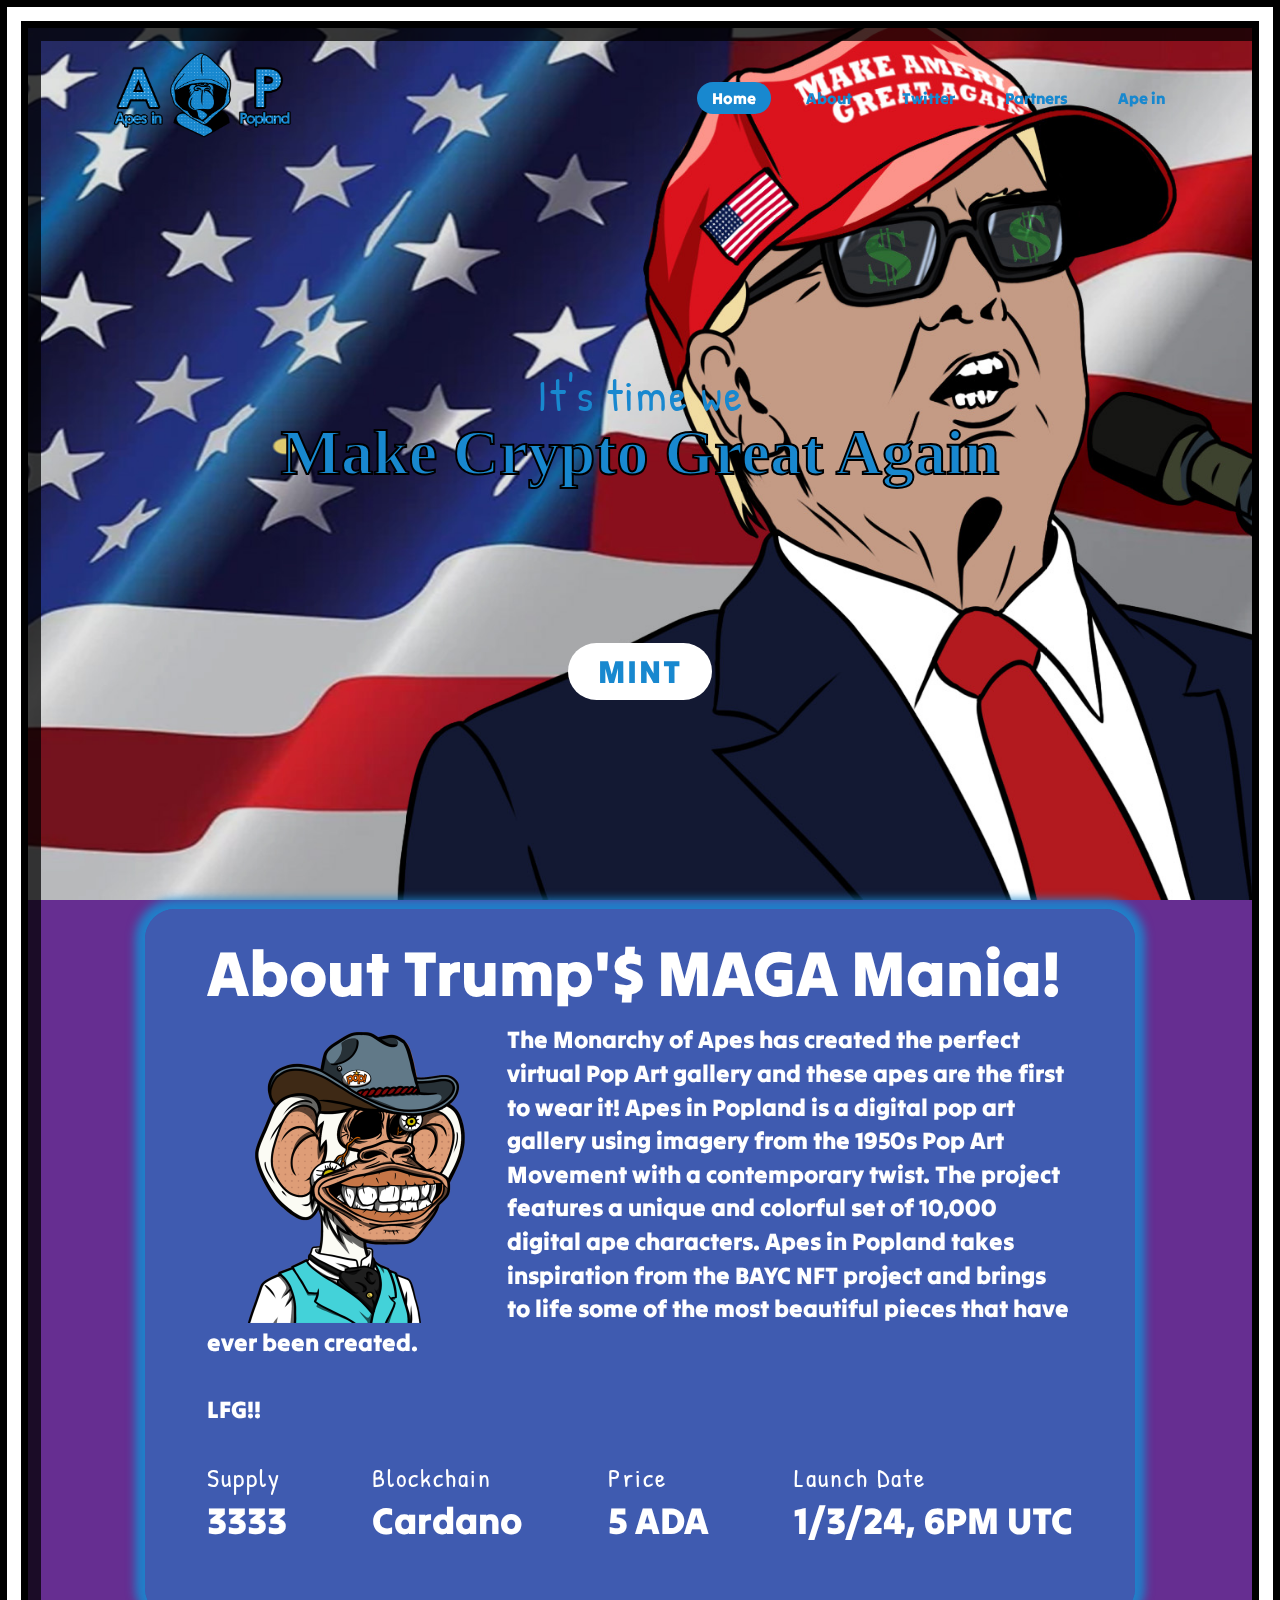
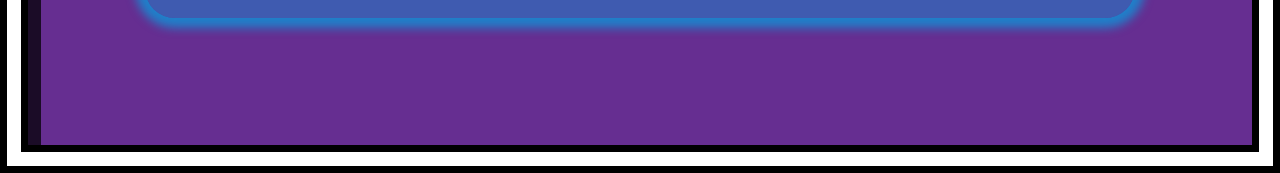
==== index.html @ 6c8f709a "Add files via upload" ====
<!doctype html>
<html>
  <head>
    <title>Trump'$ MAGA Mania</title>
    <link rel="stylesheet" type="text/css" href="style.css">
   </head>
   <body>
    <header id="header">
        <a href="index.html" class="logo"><img id="logo" class="object" data-value="-2" src="logot.png" alt=""></img></a>
        <ul>
            <li><a href="index.html" class="active">Home</a></li>
            <li><a href="#sec">About</a></li>
            <li><a href="https://twitter.com/MonarchyofApes" target="_blank" rel="noopener noreferrer">Twitter</a></li>
            <!-- <li><a href="https://discord.gg/Y2npywdPuA" target="_blank" rel="noopener noreferrer">Discord</a></li> -->
            <li><a href="partners.html">Partners</a></li>
            <li><a href="https://www.jpg.store/collection/monarchyofaip?tab=minting" target="_blank" rel="noopener noreferrer">Ape in</a></li>
        </ul>  
    </header>

    <section>
        <h2 id="text"><span>It's time we</span><br>Make Crypto Great Again</h2>
        <img id="video" class="object" data-value="-2" src="vid.jpg" alt=""></img> 
        <a href="https://www.jpg.store/collection/monarchyofaip?tab=minting" target="_blank" rel="noopener noreferrer" id="btn">MINT</a>
    </section>

    <div class="sec" id="sec">
        <h2>About Trump'$ MAGA Mania!</h2>

        <img id="char" class="object" data-value="-2" src="char.png" alt=""></img> 

        <p>
            The Monarchy of Apes has created the perfect virtual Pop Art gallery and these apes are the first to wear it! Apes in Popland is a digital pop art gallery using imagery from the 1950s Pop Art Movement with a contemporary twist. The project features a unique and colorful set of 10,000 digital ape characters. Apes in Popland takes inspiration from the BAYC NFT project and brings to life some of the most beautiful pieces that have ever been created.            <br>
            <br>
            <!-- Pop Art was a strong art movement and we have brought it back to the future. This is just an art project and we'll avoid to make any other promises. What you see is what you get. However, this will not prevent us from upgrading and taking the project to the next level. We'll definetely give back to the community through giveaways and access to our future projects. 
            <br> -->
            <!-- <br> -->
            LFG!!
            <!-- Buy me or leave me alone! -->
            <br/>

        </p>

        <section class="info">
            <h3 id=""><span>Supply</span><br>3333</h3>
            <h3 id=""><span>Blockchain</span><br>Cardano</h3>
            <h3 id=""><span>Price</span><br>5 ADA</h3>
            <h3 id=""><span>Launch Date</span><br> 1/3/24, 6PM UTC</h3>                      
        </section>

    </div>

    <script>
      
        let btn = document.getElementById('btn');
        let header = document.getElementById('header');

        window.addEventListener('scroll', function(){
            let value = window.scrollY;

            text.style.top = 50 + value * -0.1 + '%';
            btn.style.marginTop = value * 1.5 + 'px';
            header.style.top = value * 0.6 + 'px';
        })
    </script>


<script type="text/javascript">
    window.addEventListener("mousemove", parallax);
    function parallax(e){
        document.querySelectorAll(".object").forEach(function(move){
        var moving_value = move.getAttribute("data-value");
        var x = (e.clientX * moving_value) /120;
        var y = (e.clientY * moving_value) /300;

        move.style.transform = "translateX(" + x +"px) translateY(" + y + "px)";
        });
    }

</script>



   </body>
</html>


<!-- <script src="https://code.jquery.com/jquery-3.4.1.slim.min.js" integrity="sha384-J6qa4849blE2+poT4WnyKhv5vZF5SrPo0iEjwBvKU7imGFAV0wwj1yYfoRSJoZ+n" crossorigin="anonymous"></script>
<script type="text/javascript">
function scrollVideo() {
    var video = $('#video').get(0),
        videoLength = video.duration,
        scrollPosition = $(document).scrollTop();

    video.currentTime = (scrollPosition / ($(document).height() - $(window).height())) * videoLength;
}

$(window).scroll(function(e) {
    scrollVideo();
});
</script> -->
---- style.css ----
@import url('https://fonts.googleapis.com/css?family=Poppins:300,400,500,600,700,800,900&display=swap');
@import url('https://fonts.googleapis.com/css2?family=Rancho&display=swap');
@import url('https://fonts.googleapis.com/css2?family=Tilt+Warp&display=swap');
@import url('https://fonts.googleapis.com/css2?family=Permanent+Marker&family=Tilt+Warp&display=swap');
@import url('https://fonts.googleapis.com/css2?family=Patrick+Hand&family=Permanent+Marker&family=Tilt+Warp&display=swap');



*
{
    /*height: 100%;*/
    scroll-behavior: smooth;
    margin: 0;
    padding: 0;
    box-sizing: border-box;
    font-family: 'Tilt Warp', cursive;
}
body
{
    /*height: 4000px;*/
    overflow-x: hidden;
    background: #662e91;
    min-height: 100vh;
    border: 14px solid #fff;
    box-shadow: 0 0 0 8px rgb(0, 0, 0),
                inset 0 0 0 7px rgb(0, 0, 0),
                inset 20px 20px 0px 0 rgb(0, 0, 0, 0.73);
    margin: 7px;
    padding-bottom: 10px;
}
#header
{
    position: absolute;
    top: 10px;
    left: 0;
    width: 100%;
    padding: 30px 100px;
    display: flex;
    justify-content: space-between;
    align-items: center;
    z-index: 10000;
}
#header img
{
    color: #1888cf;
    font-weight: 700;
    max-width: 200px;
    font-size: 2em;
    text-decoration: none;
    -webkit-text-stroke-width: 2px;
    -webkit-text-stroke-color: black;
}
header ul
{
    display: flex;
    justify-content: center;
    align-items: center;
}
header ul li
{
    list-style: none;
    margin-left: 20px;
}
header ul li a
{
    text-decoration: none;
    padding: 6px 15px;
    color: #1888cf;
    border-radius: 20px;
}
header ul li a:hover,
header ul li a.active
{
    background: #1888cf;
    color: #fff;
}

section img
{
  position: fixed;
  display: block;
  left: 0;
  top: 0;
  min-width: 100%;
  min-height: 100%;
  /* width: 100%; */
  height: 100%;
  z-index: -100;
  background-size: cover;
}

/* .videocontainer video 
{
  position: fixed;
  display: block;
  left: 0;
  top: 0;
  min-width: 100%;
  min-height: 100%;
  width: auto;
  height: auto;
  z-index: -100;
  background-size: cover;
}

section img
{
    position: absolute;
    top: 0;
    left: 0;
    width: 100%;
    object-fit: cover;
    pointer-events: none;
} */



section
{
    position: relative;
    width: 100%;
    height: 100vh;
    display: flex;
    justify-content: center;
    align-items: center;
}
section::before
{
    content: '';
    position: absolute;
    bottom: 0;
    left: 0;
    width: 100%;
    height: 100px;
    /* background: linear-gradient(to top, #1888cf,transparent); */
    z-index: -10;
}

section #text
{
    position: absolute;
    color: #1888cf;
    font-size: 5vw;
    text-align: center;
    line-height: 0.9em;
    letter-spacing: 0px;
    font-family: 'Permanent Marker', cursive;
    transform: translateY(-50px);
    z-index: -30;
    /* -webkit-text-fill-color: transparent; */
    -webkit-text-stroke-width: 2px;
    -webkit-text-stroke-color: black;
}

section #text span
{
    font-size: 0.7em;
    letter-spacing: 2px;
    font-weight: 400;
    font-family: 'Patrick Hand', cursive;
    z-index: -30;
    -webkit-text-stroke-color: transparent;
}
#btn
{
    text-decoration: none;
    display: inline-block;
    padding: 8px 30px;
    background: #fff;
    color: #1888cf;
    font-size: 2em;
    font-weight: 500;
    letter-spacing: 2px;
    border-radius: 40px;
    transform: translateY(200px);
    /* z-index: -10; */
}
.sec
{
    position: relative;
    overflow: hidden;
    padding: 5%;
    background: rgb(24, 136, 207, .5);
    padding-top: 2%; 
    margin: 10%; 
    margin-top: -1%; 
    border-style: solid;
    border-width: 0px;
    border-color: rgb(24, 136, 207, .5);
    border-radius: 30px;
    box-shadow: 0px 0px 10px 10px rgb(24, 136, 207, .9);
    
}

.sec2
{
    position: relative;
    display: flex;
    justify-content: space-between;
    align-items: center;
    overflow: hidden;
    padding: 3.5%;
    background: rgb(24, 136, 207, .5);
    /* z-index: -10;  */
    padding-top: 3%; 
    margin: 8%; 
    margin-top: -8%; 
    border-style: solid;
    border-width: 0px;
    border-color: rgb(24, 136, 207, .5);
    border-radius: 30px;
    box-shadow: 0px 0px 10px 10px rgb(24, 136, 207, .9);
    
}

.sec img
{
    float: left;
    display: block;
    left: 0;
    top: 25%;
    max-width: 300px;
    z-index: 0;
}

.sec2 img
{
    position: relative;
    display: block;
    left: 0;
    max-width: 250px;
    /* width: 100%; */
    z-index: 0;
    /* background-size: cover; */
}

.sec h2
{
    font-size: 4em;
    color: #fff;
    margin-bottom: 10px;
    -webkit-text-stroke-width: 0px;
    -webkit-text-stroke-color: black;
    
}
.sec p
{
    font-size: 1.5em;
    line-height: 1.4em;
    color: #fff;
    margin-bottom: 10px;
    position: relative;
}

.sec2 h2
{
    font-size: 3.5em;
    color: #fff;
    margin-bottom: 10px;
    -webkit-text-stroke-width: 0px;
    -webkit-text-stroke-color: black;
    
}
.sec2 p
{
    font-size: 1.5em;
    line-height: 1.4em;
    color: #fff;
    margin-bottom: 10px;
    position: relative;
}

.sec section
{
    font-size: 2em;
    /* line-height: 1.4em; */
    color: #ffffff;  
    position: relative; 
    left: 0; 
    width: 100%; 
    height: 120px;
    padding: 0px;
    display: flex;
    justify-content: space-between;
    align-items: center;
    /* display: block; */
} 

.sec section span
{
    font-size: 0.7em;
    letter-spacing: 2px;
    font-weight: 500;
    font-family: 'Patrick Hand', cursive;
    z-index: -30;
    -webkit-text-stroke-color: transparent;
}
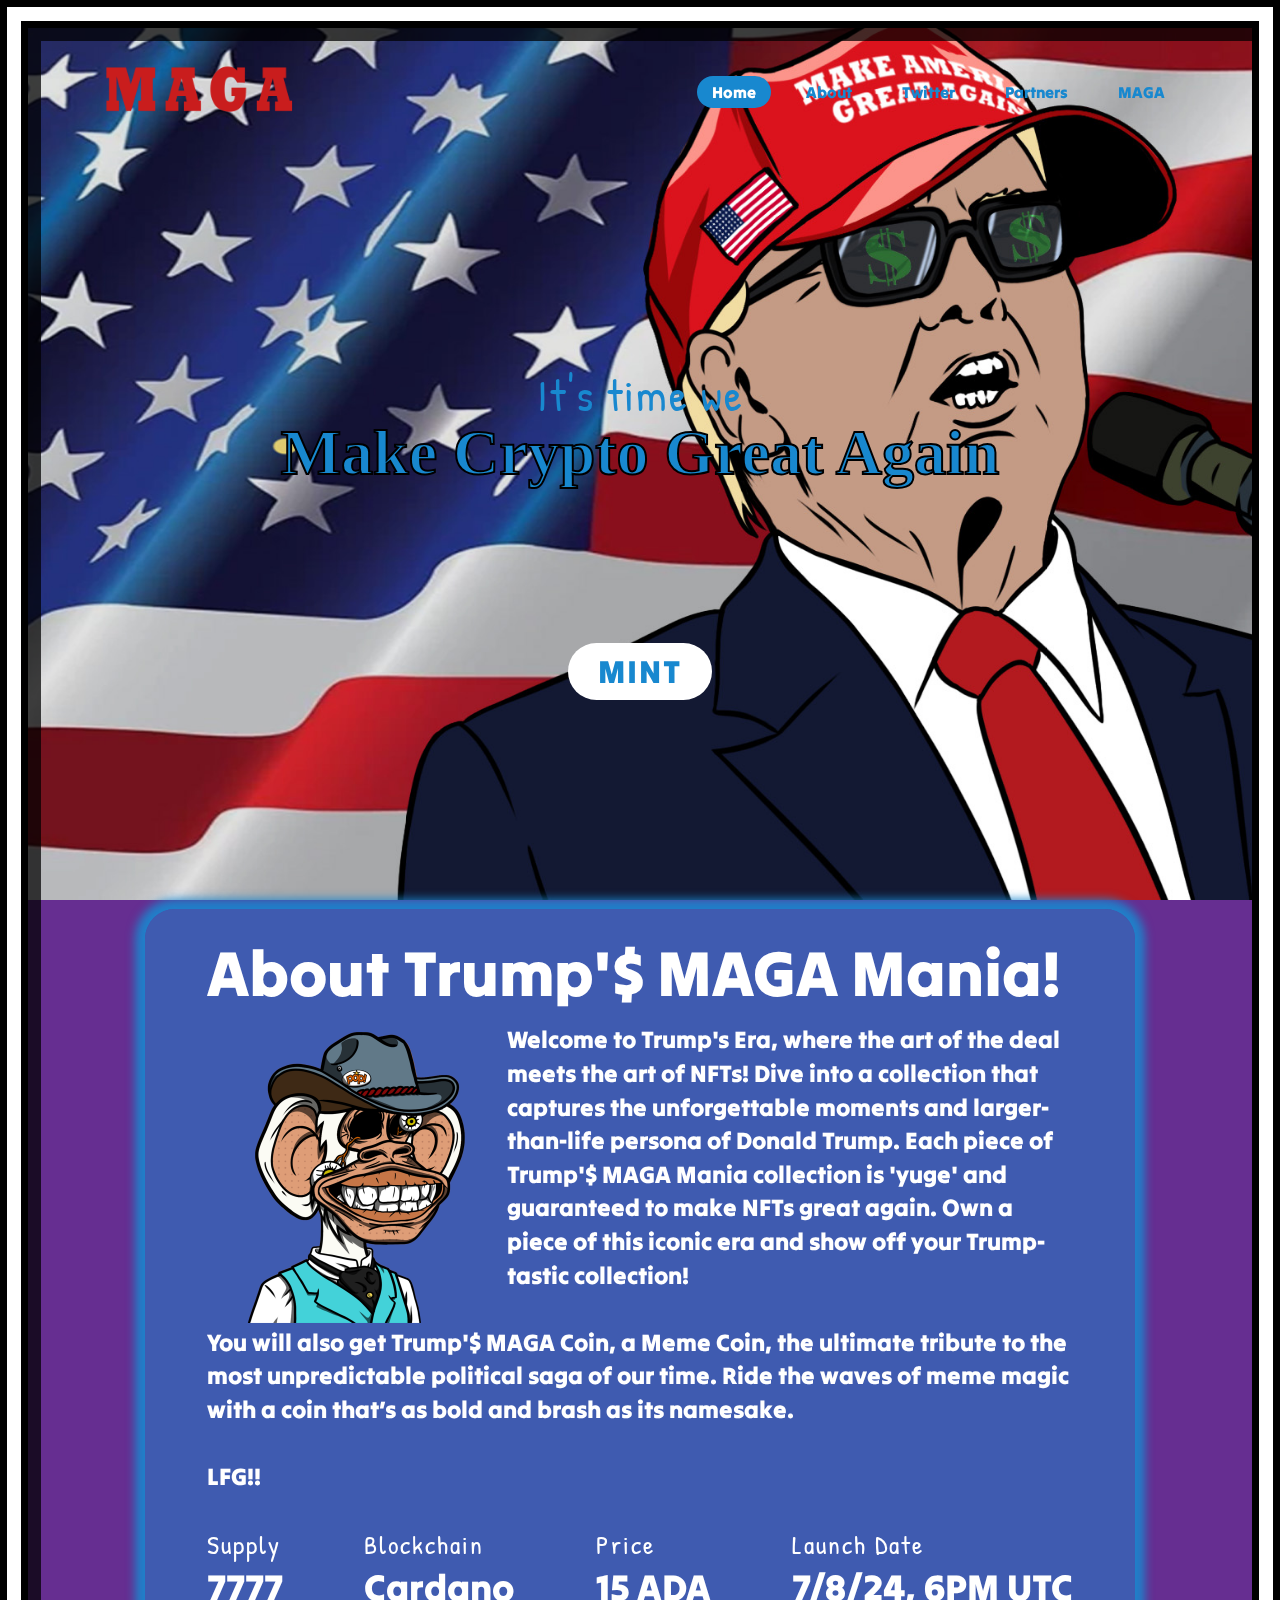
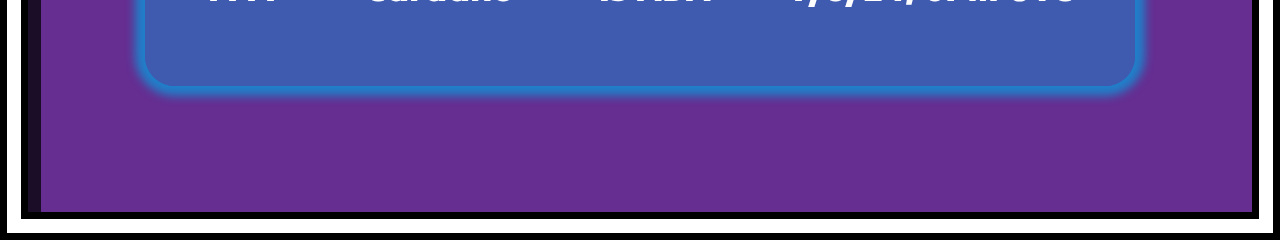
==== commit fbead516: "Add files via upload" ====
--- a/index.html
+++ b/index.html
@@ -10,17 +10,17 @@
         <ul>
             <li><a href="index.html" class="active">Home</a></li>
             <li><a href="#sec">About</a></li>
-            <li><a href="https://twitter.com/MonarchyofApes" target="_blank" rel="noopener noreferrer">Twitter</a></li>
+            <li><a href="https://x.com/TrumpMAGAmania" target="_blank" rel="noopener noreferrer">Twitter</a></li>
             <!-- <li><a href="https://discord.gg/Y2npywdPuA" target="_blank" rel="noopener noreferrer">Discord</a></li> -->
             <li><a href="partners.html">Partners</a></li>
-            <li><a href="https://www.jpg.store/collection/monarchyofaip?tab=minting" target="_blank" rel="noopener noreferrer">Ape in</a></li>
+            <li><a href="https://www.jpg.store/collection/trumpmagamania?tab=minting" target="_blank" rel="noopener noreferrer">MAGA</a></li>
         </ul>  
     </header>
 
     <section>
         <h2 id="text"><span>It's time we</span><br>Make Crypto Great Again</h2>
         <img id="video" class="object" data-value="-2" src="vid.jpg" alt=""></img> 
-        <a href="https://www.jpg.store/collection/monarchyofaip?tab=minting" target="_blank" rel="noopener noreferrer" id="btn">MINT</a>
+        <a href="https://www.jpg.store/collection/trumpmagamania?tab=minting" target="_blank" rel="noopener noreferrer" id="btn">MINT</a>
     </section>
 
     <div class="sec" id="sec">
@@ -29,7 +29,10 @@
         <img id="char" class="object" data-value="-2" src="char.png" alt=""></img> 
 
         <p>
-            The Monarchy of Apes has created the perfect virtual Pop Art gallery and these apes are the first to wear it! Apes in Popland is a digital pop art gallery using imagery from the 1950s Pop Art Movement with a contemporary twist. The project features a unique and colorful set of 10,000 digital ape characters. Apes in Popland takes inspiration from the BAYC NFT project and brings to life some of the most beautiful pieces that have ever been created.            <br>
+            Welcome to Trump's Era, where the art of the deal meets the art of NFTs! Dive into a collection that captures the unforgettable moments and larger-than-life persona of Donald Trump. Each piece of Trump'$ MAGA Mania collection is 'yuge' and guaranteed to make NFTs great again. Own a piece of this iconic era and show off your Trump-tastic collection! <br><br>
+
+You will also get Trump'$ MAGA Coin, a Meme Coin, the ultimate tribute to the most unpredictable political saga of our time. Ride the waves of meme magic with a coin that’s as bold and brash as its namesake. 
+ <br>
             <br>
             <!-- Pop Art was a strong art movement and we have brought it back to the future. This is just an art project and we'll avoid to make any other promises. What you see is what you get. However, this will not prevent us from upgrading and taking the project to the next level. We'll definetely give back to the community through giveaways and access to our future projects. 
             <br> -->
@@ -41,10 +44,10 @@
         </p>
 
         <section class="info">
-            <h3 id=""><span>Supply</span><br>3333</h3>
+            <h3 id=""><span>Supply</span><br>7777</h3>
             <h3 id=""><span>Blockchain</span><br>Cardano</h3>
-            <h3 id=""><span>Price</span><br>5 ADA</h3>
-            <h3 id=""><span>Launch Date</span><br> 1/3/24, 6PM UTC</h3>                      
+            <h3 id=""><span>Price</span><br>15 ADA</h3>
+            <h3 id=""><span>Launch Date</span><br> 7/8/24, 6PM UTC</h3>                      
         </section>
 
     </div>
